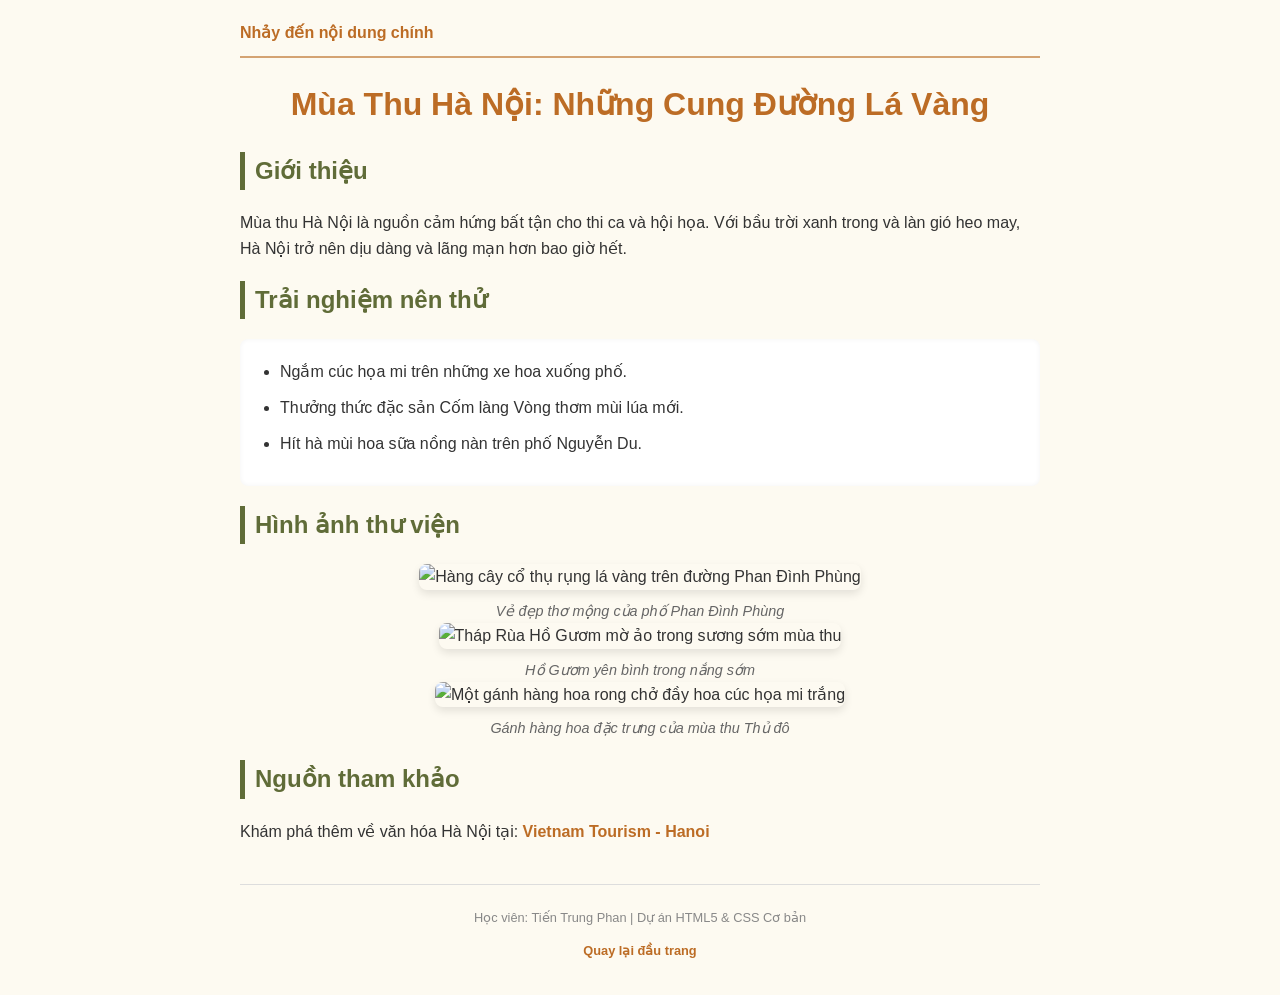
==== index.html @ 8e50eb43 "Rename bai2.html to index.html" ====
<!DOCTYPE html>
<html lang="vi">
<head>
    <meta charset="UTF-8">
    <meta name="viewport" content="width=device-width, initial-scale=1.0">
    <title>Mùa Thu Hà Nội - Vẻ Đẹp Bình Yên</title>
    
    <style>
        /* CSS để làm đẹp trang web */
        body {
            font-family: 'Segoe UI', Tahoma, Geneva, Verdana, sans-serif;
            line-height: 1.6;
            color: #333;
            max-width: 800px;
            margin: 0 auto;
            padding: 20px;
            background-color: #fdfaf1; /* Màu nền vàng kem nhẹ hợp với mùa thu */
        }

        header {
            border-bottom: 2px solid #d4a373;
            padding-bottom: 10px;
            margin-bottom: 20px;
        }

        h1 {
            color: #bc6c25;
            text-align: center;
        }

        h2 {
            color: #606c38;
            border-left: 5px solid #606c38;
            padding-left: 10px;
        }

        /* Định dạng cho hình ảnh */
        figure {
            margin: 20px 0;
            text-align: center;
        }

        img {
            max-width: 100%;
            height: auto;
            border-radius: 8px;
            box-shadow: 0 4px 8px rgba(0,0,0,0.1);
            margin-bottom: 10px;
        }

        figcaption {
            font-style: italic;
            color: #666;
            font-size: 0.9em;
        }

        /* Định dạng danh sách */
        ul {
            background: #fff;
            padding: 20px 40px;
            border-radius: 8px;
            box-shadow: inset 0 0 5px rgba(0,0,0,0.05);
        }

        li {
            margin-bottom: 10px;
        }

        /* Định dạng liên kết */
        a {
            color: #bc6c25;
            text-decoration: none;
            font-weight: bold;
        }

        a:hover {
            text-decoration: underline;
        }

        footer {
            margin-top: 40px;
            text-align: center;
            font-size: 0.8em;
            color: #888;
            border-top: 1px solid #ddd;
            padding-top: 10px;
        }
    </style>
</head>
<body>

    <header>
        <nav>
            <a href="#main-content">Nhảy đến nội dung chính</a>
        </nav>
    </header>

    <main id="main-content">
        
        <h1>Mùa Thu Hà Nội: Những Cung Đường Lá Vàng</h1>

        <section>
            <h2>Giới thiệu</h2>
            <p>Mùa thu Hà Nội là nguồn cảm hứng bất tận cho thi ca và hội họa. Với bầu trời xanh trong và làn gió heo may, Hà Nội trở nên dịu dàng và lãng mạn hơn bao giờ hết.</p>
        </section>

        <section>
            <h2>Trải nghiệm nên thử</h2>
            <ul>
                <li>Ngắm cúc họa mi trên những xe hoa xuống phố.</li>
                <li>Thưởng thức đặc sản Cốm làng Vòng thơm mùi lúa mới.</li>
                <li>Hít hà mùi hoa sữa nồng nàn trên phố Nguyễn Du.</li>
            </ul>
        </section>

        <section>
            <h2>Hình ảnh thư viện</h2>
            <figure>
                <img src="https://cdnv2.tgdd.vn/bhx-static/bhx/News/Images/2025/09/17/1583066/image7_202509172310097534.jpg" alt="Hàng cây cổ thụ rụng lá vàng trên đường Phan Đình Phùng">
                <figcaption>Vẻ đẹp thơ mộng của phố Phan Đình Phùng</figcaption>

                <img src="https://cdnv2.tgdd.vn/bhx-static/bhx/News/Images/2025/09/17/1583066/image4_202509172314313276.jpg" alt="Tháp Rùa Hồ Gươm mờ ảo trong sương sớm mùa thu">
                <figcaption>Hồ Gươm yên bình trong nắng sớm</figcaption>
                
                <img src="https://cdnv2.tgdd.vn/bhx-static/bhx/News/Images/2025/09/17/1583066/image5_202509172317470891.jpg" alt="Một gánh hàng hoa rong chở đầy hoa cúc họa mi trắng">
                <figcaption>Gánh hàng hoa đặc trưng của mùa thu Thủ đô</figcaption>
            </figure>
        </section>

        <section>
            <h2>Nguồn tham khảo</h2>
            <p>Khám phá thêm về văn hóa Hà Nội tại: 
                <a href="https://vietnam.travel/destinations/hanoi" target="_blank">Vietnam Tourism - Hanoi</a>
            </p>
        </section>

    </main>

    <footer>
        <p>Học viên: Tiến Trung Phan | Dự án HTML5 & CSS Cơ bản</p>
        <p><a href="#top">Quay lại đầu trang</a></p>
    </footer>

</body>
</html>
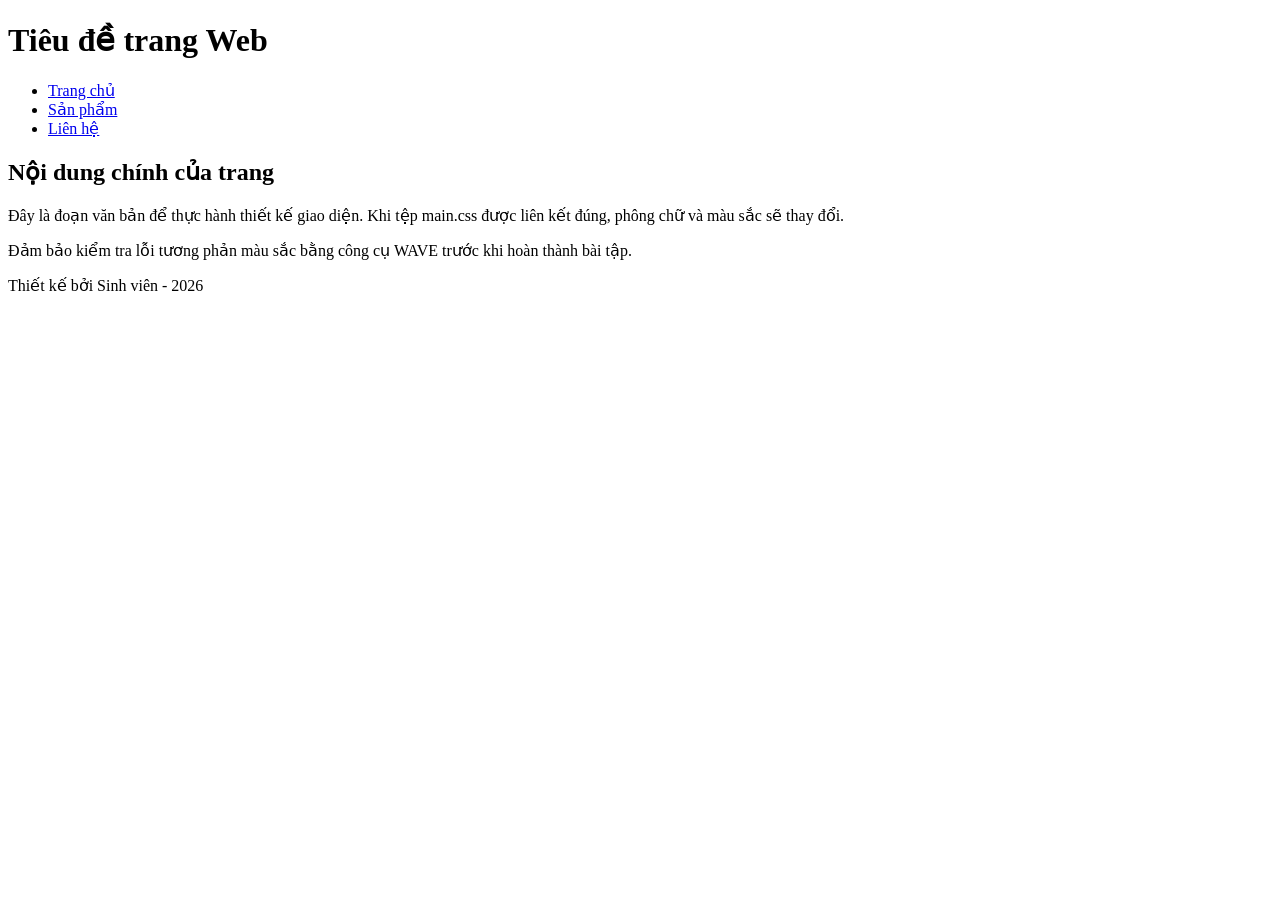
==== commit cec51d63: "Add files via upload" ====
--- a/index.html
+++ b/index.html
@@ -3,143 +3,31 @@
 <head>
     <meta charset="UTF-8">
     <meta name="viewport" content="width=device-width, initial-scale=1.0">
-    <title>Mùa Thu Hà Nội - Vẻ Đẹp Bình Yên</title>
-    
-    <style>
-        /* CSS để làm đẹp trang web */
-        body {
-            font-family: 'Segoe UI', Tahoma, Geneva, Verdana, sans-serif;
-            line-height: 1.6;
-            color: #333;
-            max-width: 800px;
-            margin: 0 auto;
-            padding: 20px;
-            background-color: #fdfaf1; /* Màu nền vàng kem nhẹ hợp với mùa thu */
-        }
-
-        header {
-            border-bottom: 2px solid #d4a373;
-            padding-bottom: 10px;
-            margin-bottom: 20px;
-        }
-
-        h1 {
-            color: #bc6c25;
-            text-align: center;
-        }
-
-        h2 {
-            color: #606c38;
-            border-left: 5px solid #606c38;
-            padding-left: 10px;
-        }
-
-        /* Định dạng cho hình ảnh */
-        figure {
-            margin: 20px 0;
-            text-align: center;
-        }
-
-        img {
-            max-width: 100%;
-            height: auto;
-            border-radius: 8px;
-            box-shadow: 0 4px 8px rgba(0,0,0,0.1);
-            margin-bottom: 10px;
-        }
-
-        figcaption {
-            font-style: italic;
-            color: #666;
-            font-size: 0.9em;
-        }
-
-        /* Định dạng danh sách */
-        ul {
-            background: #fff;
-            padding: 20px 40px;
-            border-radius: 8px;
-            box-shadow: inset 0 0 5px rgba(0,0,0,0.05);
-        }
-
-        li {
-            margin-bottom: 10px;
-        }
-
-        /* Định dạng liên kết */
-        a {
-            color: #bc6c25;
-            text-decoration: none;
-            font-weight: bold;
-        }
-
-        a:hover {
-            text-decoration: underline;
-        }
-
-        footer {
-            margin-top: 40px;
-            text-align: center;
-            font-size: 0.8em;
-            color: #888;
-            border-top: 1px solid #ddd;
-            padding-top: 10px;
-        }
-    </style>
+    <title>Bài tập CSS</title>
+    <link rel="stylesheet" href="main.css">
 </head>
 <body>
 
     <header>
+        <h1>Tiêu đề trang Web</h1>
         <nav>
-            <a href="#main-content">Nhảy đến nội dung chính</a>
+            <ul>
+                <li><a href="#">Trang chủ</a></li>
+                <li><a href="#">Sản phẩm</a></li>
+                <li><a href="#">Liên hệ</a></li>
+            </ul>
         </nav>
     </header>
 
-    <main id="main-content">
-        
-        <h1>Mùa Thu Hà Nội: Những Cung Đường Lá Vàng</h1>
-
-        <section>
-            <h2>Giới thiệu</h2>
-            <p>Mùa thu Hà Nội là nguồn cảm hứng bất tận cho thi ca và hội họa. Với bầu trời xanh trong và làn gió heo may, Hà Nội trở nên dịu dàng và lãng mạn hơn bao giờ hết.</p>
-        </section>
-
-        <section>
-            <h2>Trải nghiệm nên thử</h2>
-            <ul>
-                <li>Ngắm cúc họa mi trên những xe hoa xuống phố.</li>
-                <li>Thưởng thức đặc sản Cốm làng Vòng thơm mùi lúa mới.</li>
-                <li>Hít hà mùi hoa sữa nồng nàn trên phố Nguyễn Du.</li>
-            </ul>
-        </section>
-
-        <section>
-            <h2>Hình ảnh thư viện</h2>
-            <figure>
-                <img src="https://cdnv2.tgdd.vn/bhx-static/bhx/News/Images/2025/09/17/1583066/image7_202509172310097534.jpg" alt="Hàng cây cổ thụ rụng lá vàng trên đường Phan Đình Phùng">
-                <figcaption>Vẻ đẹp thơ mộng của phố Phan Đình Phùng</figcaption>
-
-                <img src="https://cdnv2.tgdd.vn/bhx-static/bhx/News/Images/2025/09/17/1583066/image4_202509172314313276.jpg" alt="Tháp Rùa Hồ Gươm mờ ảo trong sương sớm mùa thu">
-                <figcaption>Hồ Gươm yên bình trong nắng sớm</figcaption>
-                
-                <img src="https://cdnv2.tgdd.vn/bhx-static/bhx/News/Images/2025/09/17/1583066/image5_202509172317470891.jpg" alt="Một gánh hàng hoa rong chở đầy hoa cúc họa mi trắng">
-                <figcaption>Gánh hàng hoa đặc trưng của mùa thu Thủ đô</figcaption>
-            </figure>
-        </section>
-
-        <section>
-            <h2>Nguồn tham khảo</h2>
-            <p>Khám phá thêm về văn hóa Hà Nội tại: 
-                <a href="https://vietnam.travel/destinations/hanoi" target="_blank">Vietnam Tourism - Hanoi</a>
-            </p>
-        </section>
-
+    <main>
+        <h2>Nội dung chính của trang</h2>
+        <p>Đây là đoạn văn bản để thực hành thiết kế giao diện. Khi tệp main.css được liên kết đúng, phông chữ và màu sắc sẽ thay đổi.</p>
+        <p>Đảm bảo kiểm tra lỗi tương phản màu sắc bằng công cụ WAVE trước khi hoàn thành bài tập.</p>
     </main>
 
     <footer>
-        <p>Học viên: Tiến Trung Phan | Dự án HTML5 & CSS Cơ bản</p>
-        <p><a href="#top">Quay lại đầu trang</a></p>
+        <p>Thiết kế bởi Sinh viên - 2026</p>
     </footer>
 
 </body>
-</html>
+</html>
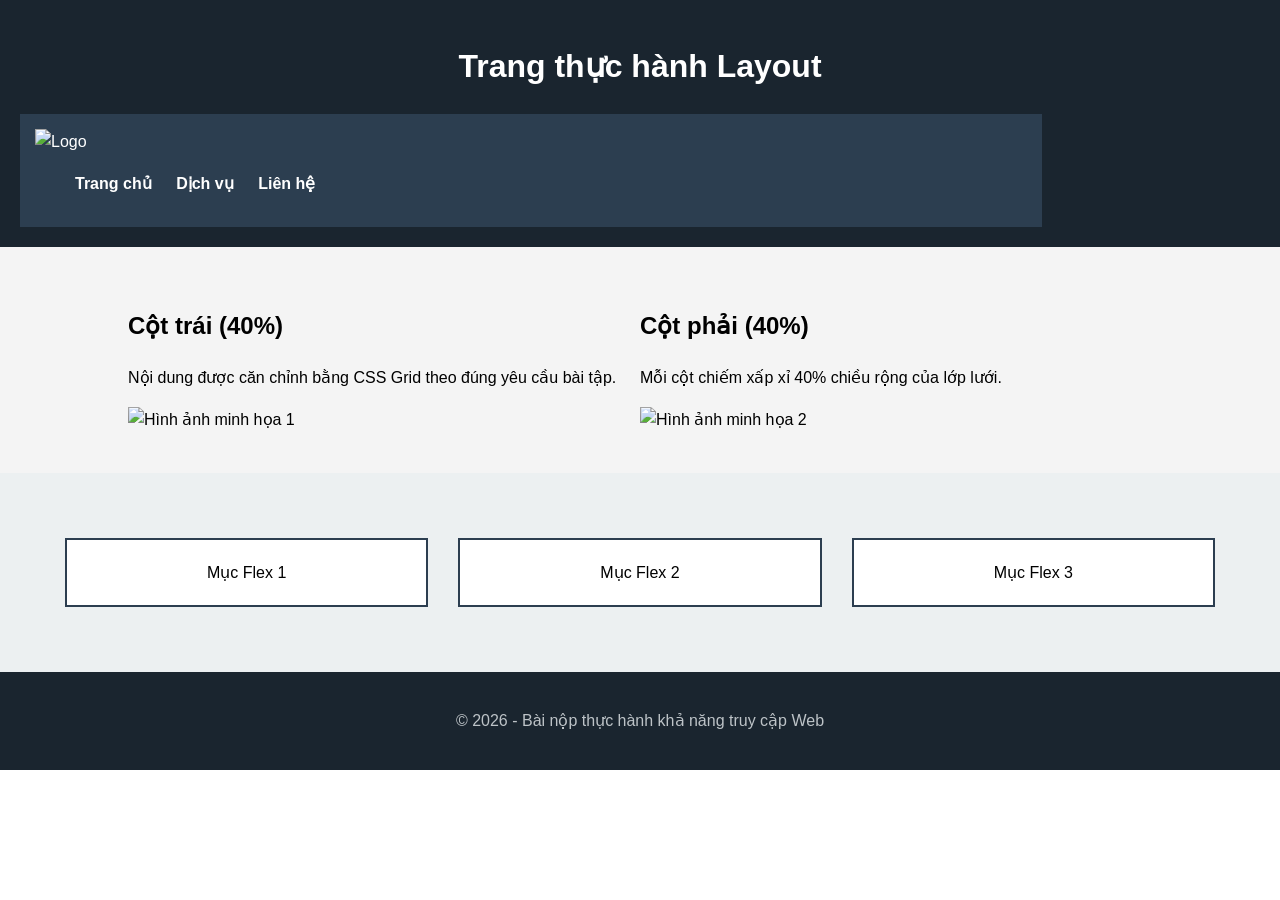
==== commit 0cc712c4: "Rename baitap.html to index.html" ====
--- a/index.html
+++ b/index.html
@@ -3,31 +3,49 @@
 <head>
     <meta charset="UTF-8">
     <meta name="viewport" content="width=device-width, initial-scale=1.0">
-    <title>Bài tập CSS</title>
-    <link rel="stylesheet" href="main.css">
+    <title>Dự án CSS nâng cao</title>
+    <link rel="stylesheet" href="baitap.css">
 </head>
 <body>
 
+    <a href="#main-content" class="skip-link">Chuyển đến nội dung chính</a>
+
     <header>
-        <h1>Tiêu đề trang Web</h1>
+        <h1>Trang thực hành Layout</h1>
         <nav>
+            <img src="https://via.placeholder.com/100" alt="Logo">
             <ul>
                 <li><a href="#">Trang chủ</a></li>
-                <li><a href="#">Sản phẩm</a></li>
+                <li><a href="#">Dịch vụ</a></li>
                 <li><a href="#">Liên hệ</a></li>
             </ul>
         </nav>
     </header>
 
-    <main>
-        <h2>Nội dung chính của trang</h2>
-        <p>Đây là đoạn văn bản để thực hành thiết kế giao diện. Khi tệp main.css được liên kết đúng, phông chữ và màu sắc sẽ thay đổi.</p>
-        <p>Đảm bảo kiểm tra lỗi tương phản màu sắc bằng công cụ WAVE trước khi hoàn thành bài tập.</p>
+    <main id="main-content">
+        <section class="grid-container">
+            <div class="grid-item">
+                <h2>Cột trái (40%)</h2>
+                <p>Nội dung được căn chỉnh bằng CSS Grid theo đúng yêu cầu bài tập.</p>
+                <img src="https://via.placeholder.com/400" alt="Hình ảnh minh họa 1">
+            </div>
+            <div class="grid-item">
+                <h2>Cột phải (40%)</h2>
+                <p>Mỗi cột chiếm xấp xỉ 40% chiều rộng của lớp lưới.</p>
+                <img src="https://via.placeholder.com/400" alt="Hình ảnh minh họa 2">
+            </div>
+        </section>
+
+        <section class="flex-container">
+            <div class="flex-item">Mục Flex 1</div>
+            <div class="flex-item">Mục Flex 2</div>
+            <div class="flex-item">Mục Flex 3</div>
+        </section>
     </main>
 
     <footer>
-        <p>Thiết kế bởi Sinh viên - 2026</p>
+        <p>© 2026 - Bài nộp thực hành khả năng truy cập Web</p>
     </footer>
 
 </body>
-</html>+</html>
--- a/baitap.css
+++ b/baitap.css
@@ -0,0 +1,93 @@
+body {
+    font-family: 'Segoe UI', Tahoma, sans-serif;
+    margin: 0;
+    line-height: 1.6;
+}
+
+.skip-link {
+    position: absolute;
+    top: -100px;
+    left: 0;
+    background: #000;
+    color: white;
+    padding: 10px;
+    z-index: 100;
+}
+
+.skip-link:focus {
+    top: 0;
+}
+
+header {
+    background-color: #1a252f;
+    color: white;
+    padding: 20px;
+}
+
+nav {
+    display: inline-block;
+    width: 80%;
+    background-color: #2c3e50;
+    padding: 15px;
+}
+
+nav img {
+    width: 10%;
+    height: auto;
+}
+
+li {
+    list-style: none;
+    display: inline-block;
+    margin-right: 20px;
+}
+
+nav a {
+    color: #ffffff;
+    text-decoration: none;
+    font-weight: bold;
+}
+
+.grid-container {
+    display: grid;
+    grid-template-columns: 40% 40%;
+    justify-content: center;
+    row-gap: 30px;
+    padding: 40px 0;
+    background-color: #f4f4f4;
+}
+
+.grid-item img {
+    width: 100%;
+    height: auto;
+}
+
+.flex-container {
+    display: flex;
+    flex-wrap: wrap;
+    justify-content: center;
+    padding: 50px;
+    background-color: #ecf0f1;
+}
+
+.flex-item {
+    background: #ffffff;
+    border: 2px solid #2c3e50;
+    padding: 20px;
+    margin: 15px;
+    flex: 1;
+    min-width: 200px;
+    text-align: center;
+}
+
+footer {
+    background-color: #1a252f;
+    color: #bdc3c7;
+    text-align: center;
+    padding: 20px;
+}
+
+h1 {
+    text-align: center;
+    color: #ffffff;
+}
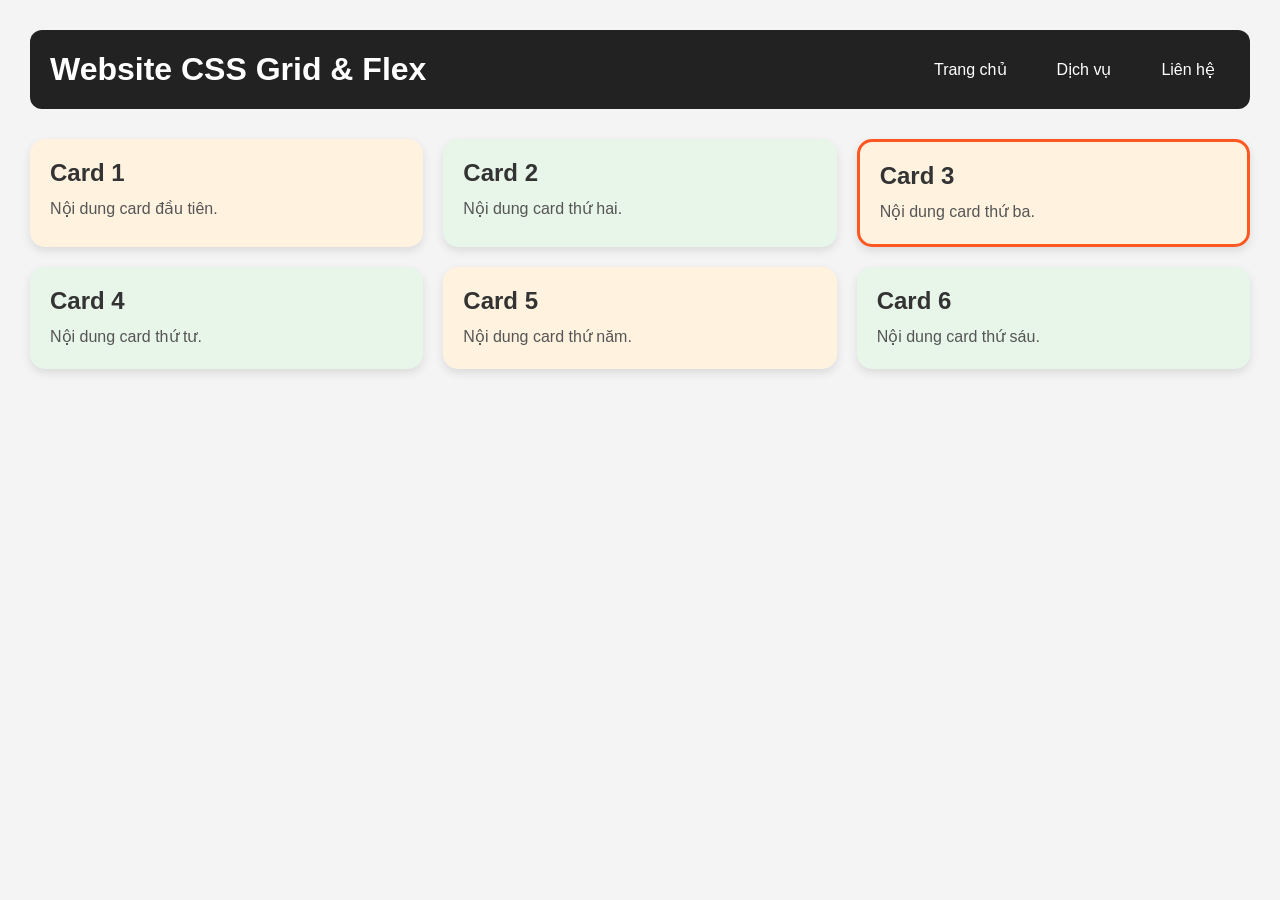
==== commit 56dc8b76: "Rename inndex.html to index.html" ====
--- a/index.html
+++ b/index.html
@@ -3,49 +3,57 @@
 <head>
     <meta charset="UTF-8">
     <meta name="viewport" content="width=device-width, initial-scale=1.0">
-    <title>Dự án CSS nâng cao</title>
-    <link rel="stylesheet" href="baitap.css">
+    <title>CSS Grid và Flex</title>
+
+    <!-- LINK CSS -->
+    <link rel="stylesheet" href="style.css">
 </head>
+
 <body>
 
-    <a href="#main-content" class="skip-link">Chuyển đến nội dung chính</a>
+    <header>
+        <h1>Website CSS Grid & Flex</h1>
 
-    <header>
-        <h1>Trang thực hành Layout</h1>
         <nav>
-            <img src="https://via.placeholder.com/100" alt="Logo">
-            <ul>
-                <li><a href="#">Trang chủ</a></li>
-                <li><a href="#">Dịch vụ</a></li>
-                <li><a href="#">Liên hệ</a></li>
-            </ul>
+            <a href="#">Trang chủ</a>
+            <a href="#">Dịch vụ</a>
+            <a href="#">Liên hệ</a>
         </nav>
     </header>
 
-    <main id="main-content">
-        <section class="grid-container">
-            <div class="grid-item">
-                <h2>Cột trái (40%)</h2>
-                <p>Nội dung được căn chỉnh bằng CSS Grid theo đúng yêu cầu bài tập.</p>
-                <img src="https://via.placeholder.com/400" alt="Hình ảnh minh họa 1">
-            </div>
-            <div class="grid-item">
-                <h2>Cột phải (40%)</h2>
-                <p>Mỗi cột chiếm xấp xỉ 40% chiều rộng của lớp lưới.</p>
-                <img src="https://via.placeholder.com/400" alt="Hình ảnh minh họa 2">
-            </div>
+    <main class="container">
+
+        <section class="card">
+            <h2>Card 1</h2>
+            <p>Nội dung card đầu tiên.</p>
         </section>
 
-        <section class="flex-container">
-            <div class="flex-item">Mục Flex 1</div>
-            <div class="flex-item">Mục Flex 2</div>
-            <div class="flex-item">Mục Flex 3</div>
+        <section class="card">
+            <h2>Card 2</h2>
+            <p>Nội dung card thứ hai.</p>
         </section>
+
+        <section class="card">
+            <h2>Card 3</h2>
+            <p>Nội dung card thứ ba.</p>
+        </section>
+
+        <section class="card">
+            <h2>Card 4</h2>
+            <p>Nội dung card thứ tư.</p>
+        </section>
+
+        <section class="card">
+            <h2>Card 5</h2>
+            <p>Nội dung card thứ năm.</p>
+        </section>
+
+        <section class="card">
+            <h2>Card 6</h2>
+            <p>Nội dung card thứ sáu.</p>
+        </section>
+
     </main>
-
-    <footer>
-        <p>© 2026 - Bài nộp thực hành khả năng truy cập Web</p>
-    </footer>
 
 </body>
 </html>
--- a/style.css
+++ b/style.css
@@ -0,0 +1,105 @@
+/* RESET */
+*{
+    margin:0;
+    padding:0;
+    box-sizing:border-box;
+}
+
+/* BODY */
+body{
+    font-family:Arial, sans-serif;
+    background:#f4f4f4;
+    padding:30px;
+}
+
+/* HEADER FLEX */
+header{
+    display:flex;
+    justify-content:space-between;
+    align-items:center;
+    background:#222;
+    color:white;
+    padding:20px;
+    border-radius:12px;
+    margin-bottom:30px;
+}
+
+/* NAV FLEX */
+nav{
+    display:flex;
+    gap:20px;
+}
+
+/* LINK */
+nav a{
+    color:white;
+    text-decoration:none;
+    padding:10px 15px;
+    border-radius:8px;
+    transition:0.3s;
+}
+
+/* HOVER */
+nav a:hover{
+    background:#00bcd4;
+    transform:scale(1.1);
+}
+
+/* GRID */
+.container{
+    display:grid;
+    grid-template-columns:repeat(3, 1fr);
+    gap:20px;
+}
+
+/* CARD */
+.card{
+    background:white;
+    padding:20px;
+    border-radius:15px;
+    box-shadow:0 4px 10px rgba(0,0,0,0.1);
+    transition:0.3s;
+}
+
+/* HOVER THÚ VỊ */
+.card:hover{
+    transform:translateY(-10px) rotate(2deg);
+    background:#e0f7fa;
+}
+
+/* NTH-CHILD */
+.card:nth-child(odd){
+    background:#fff3e0;
+}
+
+.card:nth-child(even){
+    background:#e8f5e9;
+}
+
+.card:nth-child(3){
+    border:3px solid #ff5722;
+}
+
+.card h2{
+    margin-bottom:10px;
+    color:#333;
+}
+
+.card p{
+    color:#555;
+    line-height:1.5;
+}
+
+/* RESPONSIVE */
+@media(max-width:768px){
+
+    .container{
+        grid-template-columns:1fr;
+    }
+
+    header{
+        flex-direction:column;
+        gap:15px;
+    }
+
+}
